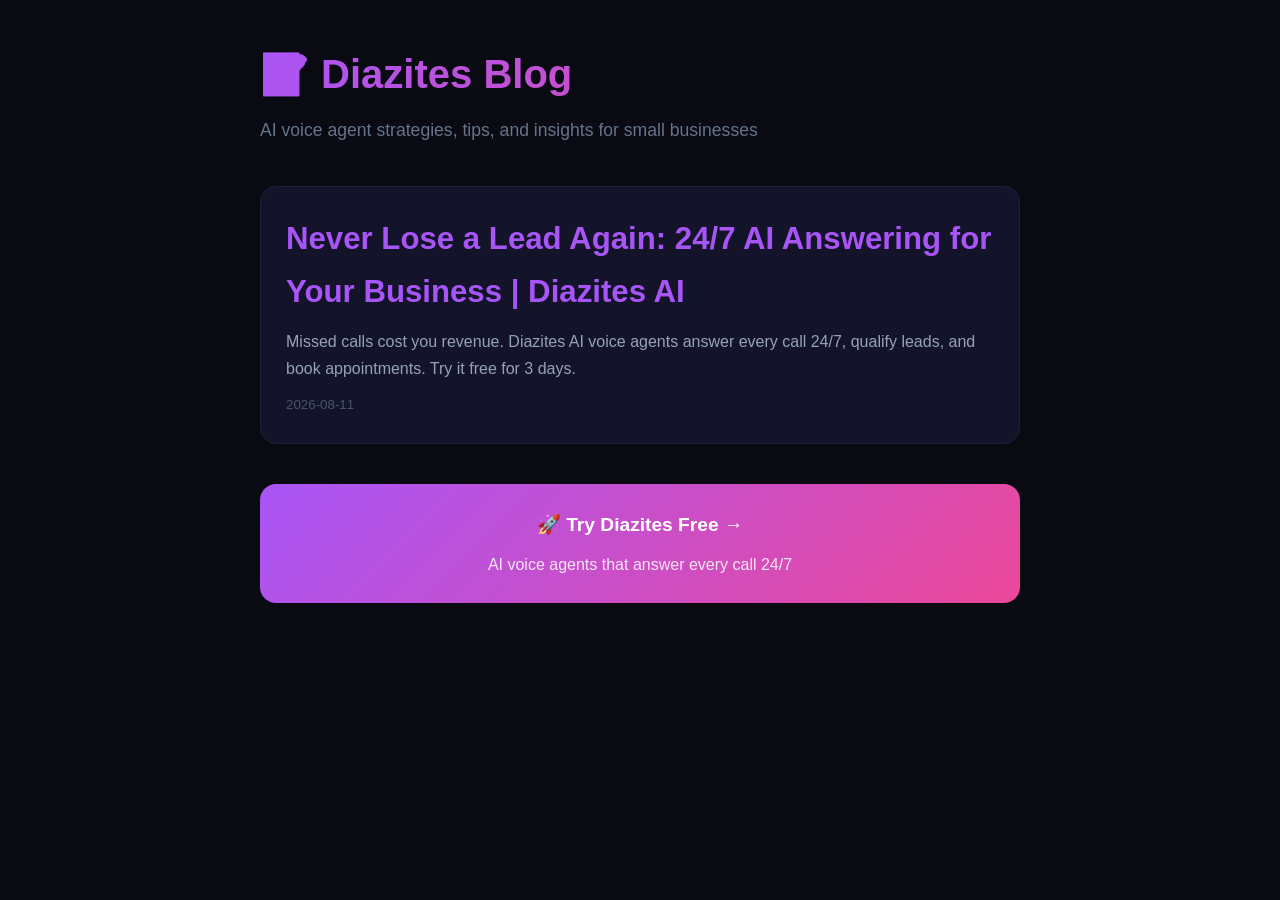
==== static/blog/index.html @ 5abfa4d0 "feat: daily blog engine + social cross-post + new pricing plans" ====
<!DOCTYPE html>
<html lang="en">
<head>
<meta charset="UTF-8">
<meta name="viewport" content="width=device-width, initial-scale=1.0">
<title>Blog | Diazites AI — AI Voice Agents Insights</title>
<meta name="description" content="AI voice agent tips, strategies, and case studies for small businesses. Learn how to automate calls and never miss a lead.">
<style>
*{margin:0;padding:0;box-sizing:border-box}
body{font-family:-apple-system,BlinkMacSystemFont,'Segoe UI',sans-serif;background:#0a0a12;color:#e2e8f0;line-height:1.7}
.container{max-width:800px;margin:0 auto;padding:40px 20px}
h1{font-size:2.5em;margin-bottom:8px;background:linear-gradient(135deg,#a855f7,#ec4899);-webkit-background-clip:text;-webkit-text-fill-color:transparent}
.subtitle{color:#64748b;font-size:1.1em;margin-bottom:40px}
.cta{background:linear-gradient(135deg,#a855f7,#ec4899);padding:25px;border-radius:16px;text-align:center;margin:40px 0}
.cta a{color:white;font-weight:bold;font-size:1.2em;text-decoration:none}
</style>
</head>
<body>
<div class="container">
<h1>📝 Diazites Blog</h1>
<p class="subtitle">AI voice agent strategies, tips, and insights for small businesses</p>
<article style="background:#13132a;border:1px solid #1e1e3e;border-radius:16px;padding:25px;margin-bottom:20px">
<h2 style="margin:0 0 10px"><a href="/blog/2026-08-11-never-lose-a-lead-again-247-ai-answering.html" style="color:#a855f7;text-decoration:none;font-size:1.3em">Never Lose a Lead Again: 24/7 AI Answering for Your Business | Diazites AI</a></h2>
<p style="color:#94a3b8;margin:0 0 8px">Missed calls cost you revenue. Diazites AI voice agents answer every call 24/7, qualify leads, and book appointments. Try it free for 3 days.</p>
<small style="color:#475569">2026-08-11</small>
</article>
<div class="cta">
  <a href="https://diazites.online">🚀 Try Diazites Free →</a>
  <p style="color:rgba(255,255,255,0.85);margin-top:10px">AI voice agents that answer every call 24/7</p>
</div>
</div>
</body>
</html>
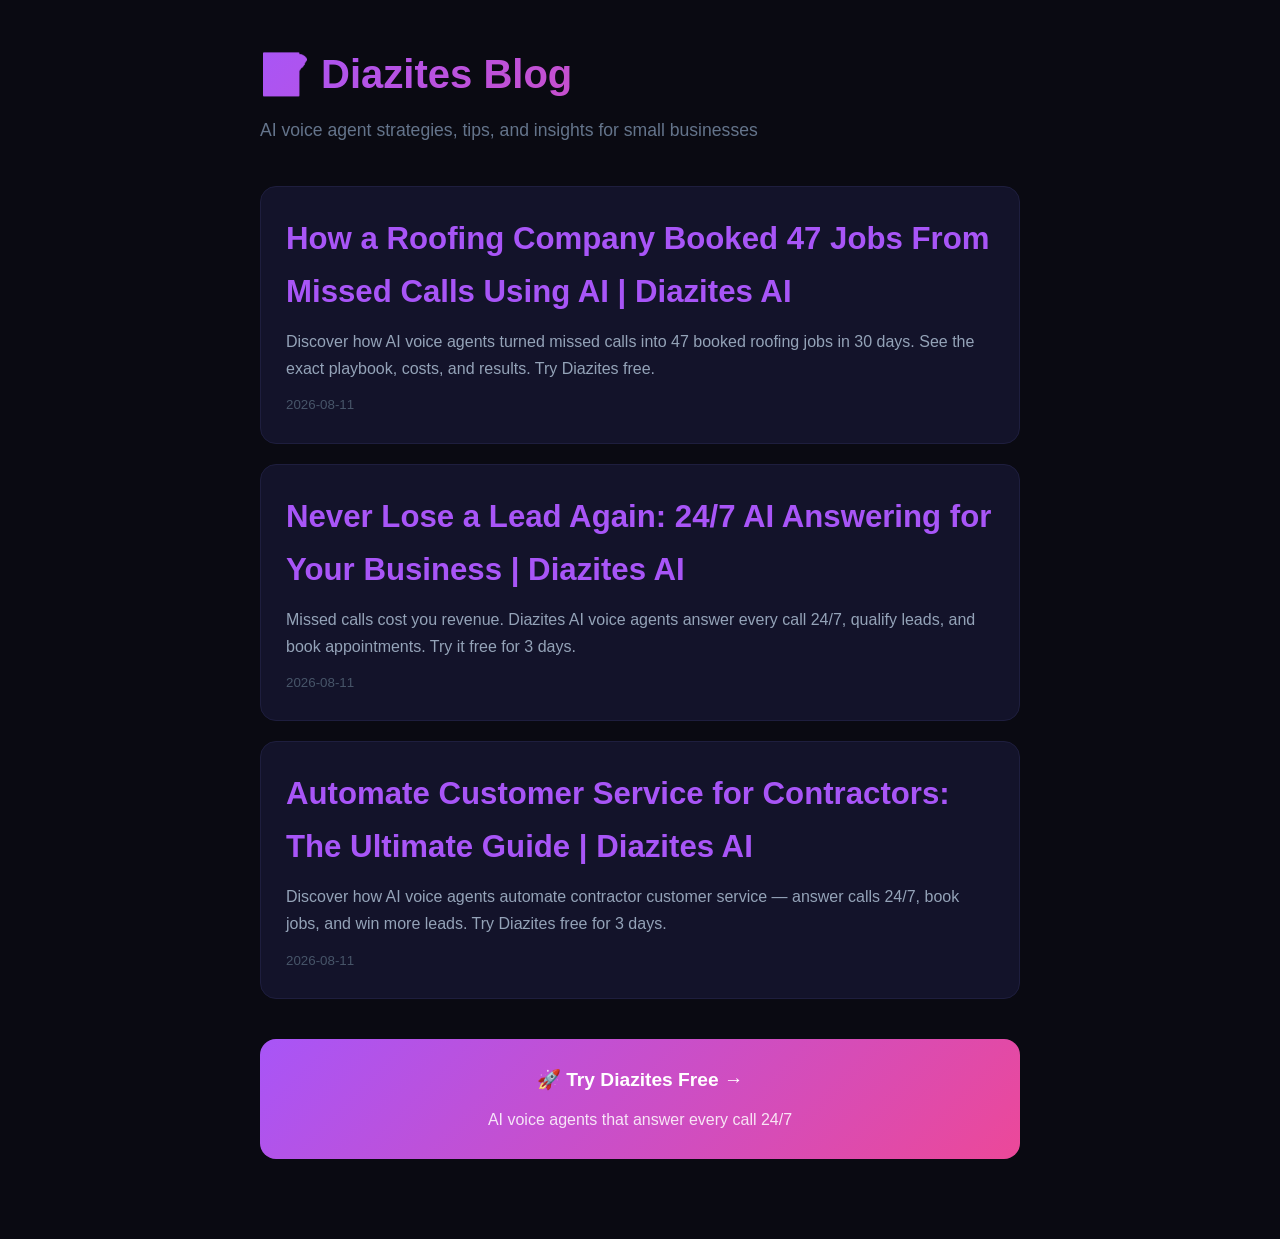
==== commit 9063225f: "fix: blog engine social cross-post + plan pricing updates" ====
--- a/static/blog/index.html
+++ b/static/blog/index.html
@@ -20,8 +20,16 @@
 <h1>📝 Diazites Blog</h1>
 <p class="subtitle">AI voice agent strategies, tips, and insights for small businesses</p>
 <article style="background:#13132a;border:1px solid #1e1e3e;border-radius:16px;padding:25px;margin-bottom:20px">
+<h2 style="margin:0 0 10px"><a href="/blog/2026-08-11-roofing-company-booked-47-jobs-missed-calls-ai.html" style="color:#a855f7;text-decoration:none;font-size:1.3em">How a Roofing Company Booked 47 Jobs From Missed Calls Using AI | Diazites AI</a></h2>
+<p style="color:#94a3b8;margin:0 0 8px">Discover how AI voice agents turned missed calls into 47 booked roofing jobs in 30 days. See the exact playbook, costs, and results. Try Diazites free.</p>
+<small style="color:#475569">2026-08-11</small>
+</article><article style="background:#13132a;border:1px solid #1e1e3e;border-radius:16px;padding:25px;margin-bottom:20px">
 <h2 style="margin:0 0 10px"><a href="/blog/2026-08-11-never-lose-a-lead-again-247-ai-answering.html" style="color:#a855f7;text-decoration:none;font-size:1.3em">Never Lose a Lead Again: 24/7 AI Answering for Your Business | Diazites AI</a></h2>
 <p style="color:#94a3b8;margin:0 0 8px">Missed calls cost you revenue. Diazites AI voice agents answer every call 24/7, qualify leads, and book appointments. Try it free for 3 days.</p>
+<small style="color:#475569">2026-08-11</small>
+</article><article style="background:#13132a;border:1px solid #1e1e3e;border-radius:16px;padding:25px;margin-bottom:20px">
+<h2 style="margin:0 0 10px"><a href="/blog/2026-08-11-automate-customer-service-contractors.html" style="color:#a855f7;text-decoration:none;font-size:1.3em">Automate Customer Service for Contractors: The Ultimate Guide | Diazites AI</a></h2>
+<p style="color:#94a3b8;margin:0 0 8px">Discover how AI voice agents automate contractor customer service — answer calls 24/7, book jobs, and win more leads. Try Diazites free for 3 days.</p>
 <small style="color:#475569">2026-08-11</small>
 </article>
 <div class="cta">
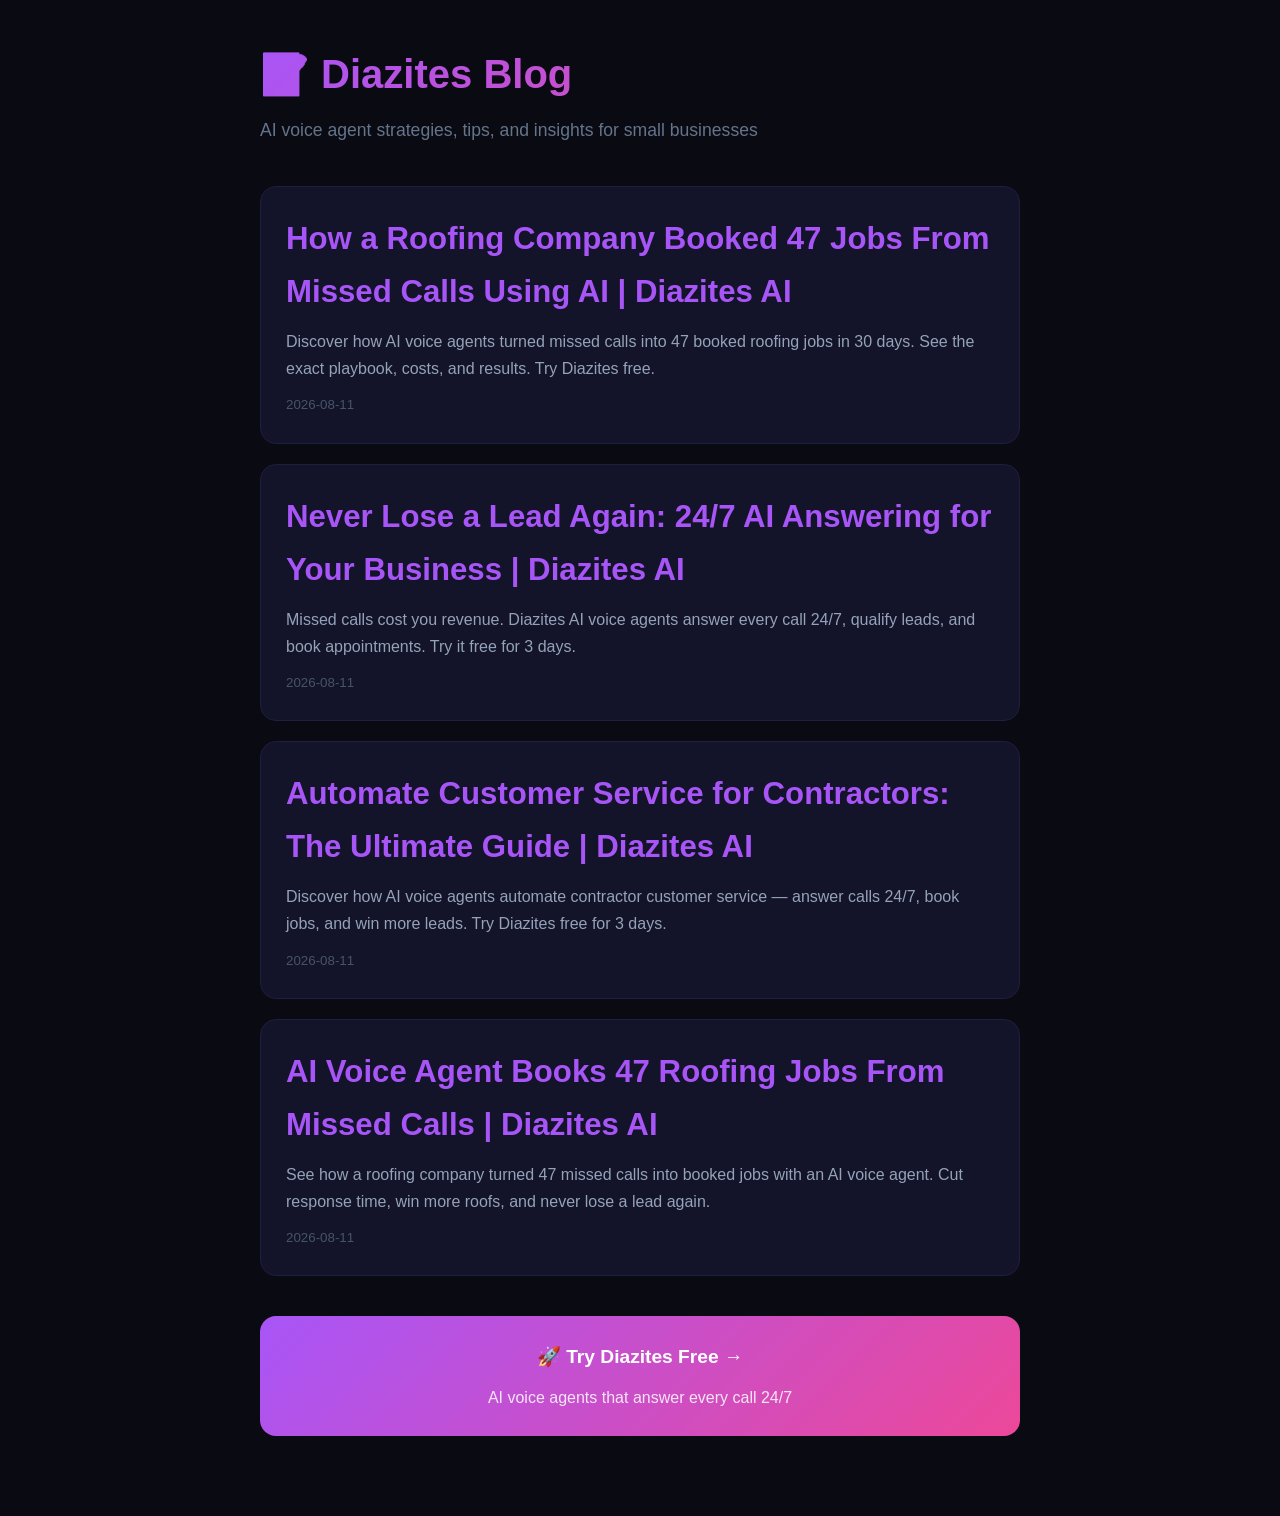
==== commit 366fd2ea: "fix: blog /blog/ route + 4 articles + flyer — deploy to PROD" ====
--- a/static/blog/index.html
+++ b/static/blog/index.html
@@ -31,6 +31,10 @@
 <h2 style="margin:0 0 10px"><a href="/blog/2026-08-11-automate-customer-service-contractors.html" style="color:#a855f7;text-decoration:none;font-size:1.3em">Automate Customer Service for Contractors: The Ultimate Guide | Diazites AI</a></h2>
 <p style="color:#94a3b8;margin:0 0 8px">Discover how AI voice agents automate contractor customer service — answer calls 24/7, book jobs, and win more leads. Try Diazites free for 3 days.</p>
 <small style="color:#475569">2026-08-11</small>
+</article><article style="background:#13132a;border:1px solid #1e1e3e;border-radius:16px;padding:25px;margin-bottom:20px">
+<h2 style="margin:0 0 10px"><a href="/blog/2026-08-11-ai-voice-agent-roofing-missed-calls-47-jobs.html" style="color:#a855f7;text-decoration:none;font-size:1.3em">AI Voice Agent Books 47 Roofing Jobs From Missed Calls | Diazites AI</a></h2>
+<p style="color:#94a3b8;margin:0 0 8px">See how a roofing company turned 47 missed calls into booked jobs with an AI voice agent. Cut response time, win more roofs, and never lose a lead again.</p>
+<small style="color:#475569">2026-08-11</small>
 </article>
 <div class="cta">
   <a href="https://diazites.online">🚀 Try Diazites Free →</a>
